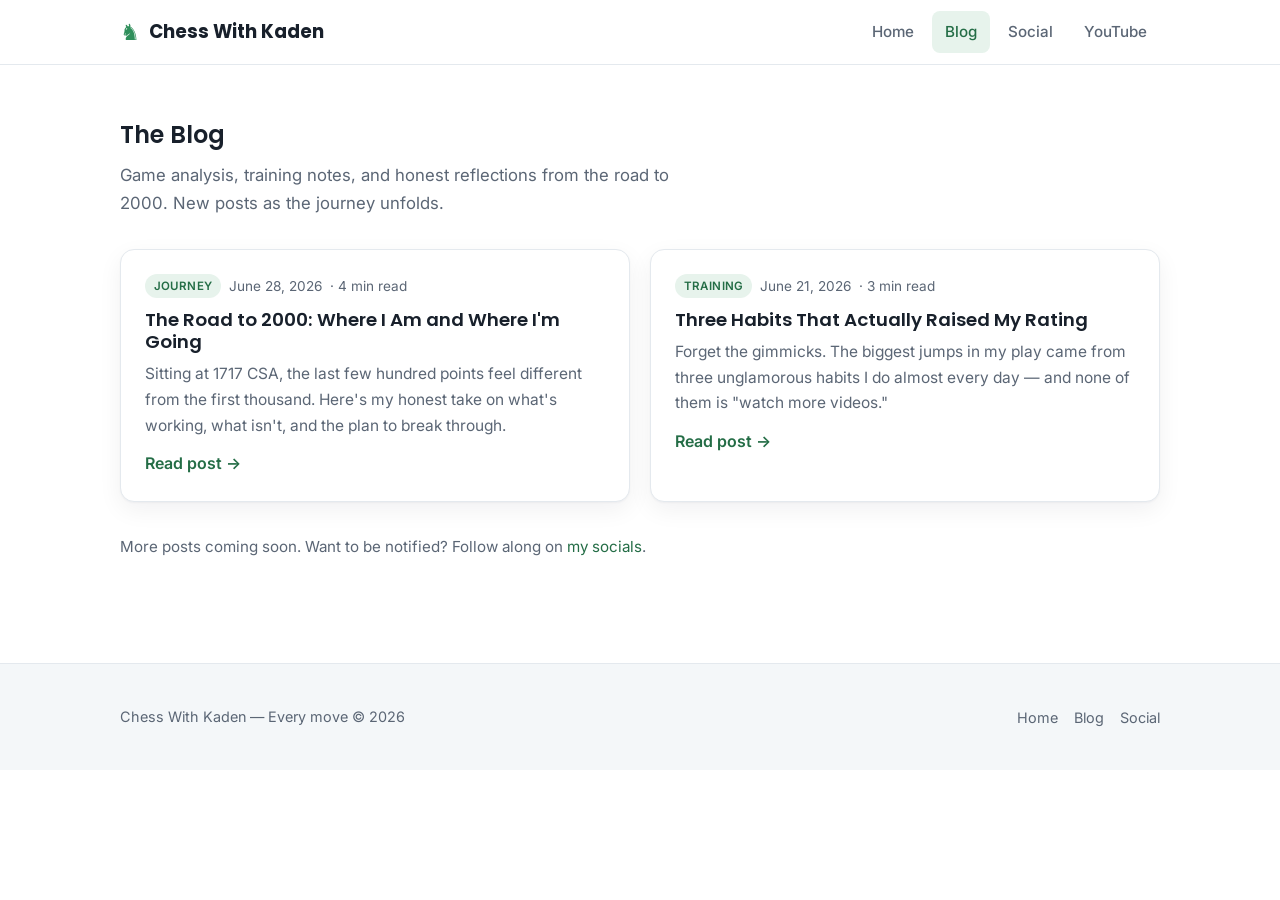
==== blog.html @ 3c2cfd18 "Initial commit" ====
<!DOCTYPE html>
<html lang="en">
<head>
  <meta charset="UTF-8" />
  <meta name="viewport" content="width=device-width, initial-scale=1.0" />
  <title>Blog — Chess With Kaden</title>
  <meta name="description" content="Chess With Kaden's blog — game analysis, training notes, and reflections on the road to 2000." />

  <link rel="apple-touch-icon" sizes="180x180" href="favicon_io/apple-touch-icon.png" />
  <link rel="icon" type="image/png" sizes="32x32" href="favicon_io/favicon-32x32.png" />
  <link rel="icon" type="image/png" sizes="16x16" href="favicon_io/favicon-16x16.png" />
  <link rel="manifest" href="favicon_io/site.webmanifest" />

  <link rel="preconnect" href="https://fonts.googleapis.com" />
  <link rel="preconnect" href="https://fonts.gstatic.com" crossorigin />
  <link href="https://fonts.googleapis.com/css2?family=Inter:wght@400;500;600&family=Poppins:wght@500;600;700&display=swap" rel="stylesheet" />
  <link rel="stylesheet" href="style.css" />
</head>
<body>

  <header class="site-nav">
    <div class="container nav-inner">
      <a href="index.html" class="brand"><span class="piece">&#9822;</span> Chess With Kaden</a>
      <button class="nav-toggle" aria-label="Toggle menu" aria-expanded="false">&#9776;</button>
      <ul class="nav-links">
        <li><a href="index.html">Home</a></li>
        <li><a href="blog.html" class="active">Blog</a></li>
        <li><a href="social.html">Social</a></li>
        <li><a href="https://youtube.com/@ChessWithKaden" target="_blank" rel="noopener">YouTube</a></li>
      </ul>
    </div>
  </header>

  <section class="section">
    <div class="container">
      <div class="section-head">
        <h1>The Blog</h1>
        <p>Game analysis, training notes, and honest reflections from the road to 2000. New posts as the journey unfolds.</p>
      </div>

      <div class="grid grid-2">

        <a class="card post-card" href="posts/road-to-2000.html">
          <div class="post-meta">
            <span class="tag">Journey</span>
            <span>June 28, 2026</span>
            <span>&middot; 4 min read</span>
          </div>
          <h3 style="margin-top:.7rem">The Road to 2000: Where I Am and Where I'm Going</h3>
          <p class="excerpt">Sitting at 1717 CSA, the last few hundred points feel different from the first thousand. Here's my honest take on what's working, what isn't, and the plan to break through.</p>
          <span class="read-more">Read post &rarr;</span>
        </a>

        <a class="card post-card" href="posts/three-habits.html">
          <div class="post-meta">
            <span class="tag">Training</span>
            <span>June 21, 2026</span>
            <span>&middot; 3 min read</span>
          </div>
          <h3 style="margin-top:.7rem">Three Habits That Actually Raised My Rating</h3>
          <p class="excerpt">Forget the gimmicks. The biggest jumps in my play came from three unglamorous habits I do almost every day — and none of them is "watch more videos."</p>
          <span class="read-more">Read post &rarr;</span>
        </a>

      </div>

      <p style="margin-top:2rem; color:var(--text-muted); font-size:.95rem;">
        More posts coming soon. Want to be notified? Follow along on
        <a href="social.html">my socials</a>.
      </p>
    </div>
  </section>

  <footer class="site-footer">
    <div class="container footer-inner">
      <p>Chess With Kaden — Every move &copy; 2026</p>
      <ul class="footer-links">
        <li><a href="index.html">Home</a></li>
        <li><a href="blog.html">Blog</a></li>
        <li><a href="social.html">Social</a></li>
      </ul>
    </div>
  </footer>

  <script>
    const toggle = document.querySelector('.nav-toggle');
    const links = document.querySelector('.nav-links');
    toggle?.addEventListener('click', () => {
      const open = links.classList.toggle('open');
      toggle.setAttribute('aria-expanded', open);
    });
  </script>
</body>
</html>
---- style.css ----
/* =========================================================
   Chess With Kaden — shared stylesheet
   Clean & light theme
   ========================================================= */

:root {
  --bg:            #ffffff;
  --bg-soft:       #f4f7f9;
  --bg-card:       #ffffff;
  --text:          #18202b;
  --text-muted:    #5b6675;
  --border:        #e4e9ee;
  --accent:        #2f8f5b;   /* chess green */
  --accent-dark:   #246d46;
  --accent-soft:   #e7f3ec;
  --gold:          #d9a441;
  --shadow:        0 1px 2px rgba(16, 24, 40, .04), 0 8px 24px rgba(16, 24, 40, .06);
  --radius:        14px;
  --max:           1080px;
  --font-head:     "Poppins", system-ui, -apple-system, "Segoe UI", sans-serif;
  --font-body:     "Inter", system-ui, -apple-system, "Segoe UI", Roboto, sans-serif;
}

* { box-sizing: border-box; }

html { scroll-behavior: smooth; }

body {
  margin: 0;
  font-family: var(--font-body);
  color: var(--text);
  background: var(--bg);
  line-height: 1.65;
  -webkit-font-smoothing: antialiased;
}

h1, h2, h3 {
  font-family: var(--font-head);
  line-height: 1.2;
  color: var(--text);
  margin: 0 0 .5em;
  font-weight: 600;
}

p { margin: 0 0 1rem; color: var(--text-muted); }

a { color: var(--accent-dark); text-decoration: none; }
a:hover { text-decoration: underline; }

img { max-width: 100%; display: block; }

.container {
  width: 100%;
  max-width: var(--max);
  margin: 0 auto;
  padding: 0 1.25rem;
}

/* ---------- Navbar ---------- */
.site-nav {
  position: sticky;
  top: 0;
  z-index: 50;
  background: rgba(255, 255, 255, .85);
  backdrop-filter: saturate(180%) blur(10px);
  border-bottom: 1px solid var(--border);
}
.nav-inner {
  display: flex;
  align-items: center;
  justify-content: space-between;
  gap: 1rem;
  height: 64px;
}
.brand {
  display: inline-flex;
  align-items: center;
  gap: .55rem;
  font-family: var(--font-head);
  font-weight: 700;
  font-size: 1.15rem;
  color: var(--text);
}
.brand:hover { text-decoration: none; }
.brand .piece { color: var(--accent); font-size: 1.4rem; line-height: 1; }

.nav-links {
  list-style: none;
  display: flex;
  align-items: center;
  gap: .35rem;
  margin: 0;
  padding: 0;
}
.nav-links a {
  display: inline-block;
  padding: .5rem .8rem;
  border-radius: 8px;
  color: var(--text-muted);
  font-weight: 500;
  font-size: .95rem;
  transition: background .15s, color .15s;
}
.nav-links a:hover { background: var(--bg-soft); color: var(--text); text-decoration: none; }
.nav-links a.active { color: var(--accent-dark); background: var(--accent-soft); }

.nav-toggle {
  display: none;
  background: none;
  border: 1px solid var(--border);
  border-radius: 8px;
  padding: .4rem .55rem;
  cursor: pointer;
  font-size: 1.1rem;
  line-height: 1;
  color: var(--text);
}

/* ---------- Hero ---------- */
.hero {
  background:
    radial-gradient(900px 360px at 80% -10%, var(--accent-soft), transparent 60%),
    var(--bg);
  border-bottom: 1px solid var(--border);
  padding: 4.5rem 0 3.5rem;
}
.hero-grid {
  display: grid;
  grid-template-columns: 1.3fr .9fr;
  gap: 2.5rem;
  align-items: center;
}
.eyebrow {
  display: inline-block;
  font-size: .8rem;
  letter-spacing: .08em;
  text-transform: uppercase;
  font-weight: 600;
  color: var(--accent-dark);
  background: var(--accent-soft);
  padding: .3rem .7rem;
  border-radius: 999px;
  margin-bottom: 1rem;
}
.hero h1 { font-size: clamp(2rem, 4vw, 3rem); }
.hero p.lead { font-size: 1.15rem; max-width: 38ch; }

.hero-avatar {
  width: 100%;
  max-width: 320px;
  aspect-ratio: 1;
  margin-left: auto;
  border-radius: 24px;
  object-fit: cover;
  box-shadow: var(--shadow);
  border: 1px solid var(--border);
}

.btn-row { display: flex; flex-wrap: wrap; gap: .75rem; margin-top: 1.5rem; }
.btn {
  display: inline-flex;
  align-items: center;
  gap: .5rem;
  padding: .7rem 1.2rem;
  border-radius: 10px;
  font-weight: 600;
  font-size: .95rem;
  cursor: pointer;
  transition: transform .12s, box-shadow .15s, background .15s;
}
.btn:hover { text-decoration: none; transform: translateY(-1px); }
.btn-primary { background: var(--accent); color: #fff; box-shadow: var(--shadow); }
.btn-primary:hover { background: var(--accent-dark); color: #fff; }
.btn-ghost { background: #fff; color: var(--text); border: 1px solid var(--border); }
.btn-ghost:hover { background: var(--bg-soft); }

/* ---------- Sections ---------- */
.section { padding: 3.5rem 0; }
.section.soft { background: var(--bg-soft); }
.section-head { max-width: 60ch; margin-bottom: 2rem; }
.section-head h2 { font-size: 1.8rem; }
.section-head p { font-size: 1.05rem; margin-bottom: 0; }

/* ---------- Cards / grids ---------- */
.grid { display: grid; gap: 1.25rem; }
.grid-2 { grid-template-columns: repeat(2, 1fr); }
.grid-3 { grid-template-columns: repeat(3, 1fr); }

.card {
  background: var(--bg-card);
  border: 1px solid var(--border);
  border-radius: var(--radius);
  padding: 1.5rem;
  box-shadow: var(--shadow);
  transition: transform .15s, box-shadow .15s;
}
.card h3 { font-size: 1.15rem; }
a.card { color: inherit; display: block; }
a.card:hover { text-decoration: none; transform: translateY(-3px); box-shadow: 0 12px 32px rgba(16,24,40,.10); }

/* ---------- Rating widgets ---------- */
.rating-card .rating-top {
  display: flex; align-items: baseline; justify-content: space-between; gap: 1rem;
}
.rating-card .score { font-family: var(--font-head); font-weight: 700; font-size: 2rem; color: var(--text); }
.rating-card .label { font-weight: 600; color: var(--text); }
.rating-card .sub { font-size: .85rem; color: var(--text-muted); }

.progress {
  height: 10px;
  background: var(--bg-soft);
  border: 1px solid var(--border);
  border-radius: 999px;
  overflow: hidden;
  margin: .9rem 0 .5rem;
}
.progress > span {
  display: block;
  height: 100%;
  border-radius: 999px;
  background: linear-gradient(90deg, var(--accent), var(--accent-dark));
}
.progress-meta { display: flex; justify-content: space-between; font-size: .82rem; color: var(--text-muted); }

/* ---------- Social cards ---------- */
.social-card .head { display: flex; align-items: center; gap: .6rem; margin-bottom: .4rem; }
.social-card .ico { font-size: 1.4rem; }
.social-card .handle { font-size: .9rem; word-break: break-word; }

/* ---------- Blog ---------- */
.post-meta { font-size: .85rem; color: var(--text-muted); display: flex; gap: .5rem; flex-wrap: wrap; align-items: center; }
.tag {
  display: inline-block;
  font-size: .72rem;
  font-weight: 600;
  letter-spacing: .03em;
  text-transform: uppercase;
  color: var(--accent-dark);
  background: var(--accent-soft);
  padding: .15rem .55rem;
  border-radius: 999px;
}
.post-card h3 { margin-bottom: .35rem; }
.post-card .excerpt { color: var(--text-muted); margin: .5rem 0 .75rem; font-size: .97rem; }
.read-more { font-weight: 600; color: var(--accent-dark); }

/* Article (single post) */
.article { padding: 3rem 0; }
.article .container { max-width: 720px; }
.article h1 { font-size: clamp(1.8rem, 3.5vw, 2.5rem); margin-bottom: .6rem; }
.article .post-meta { margin-bottom: 2rem; }
.article p { font-size: 1.08rem; color: #2c3540; }
.article h2 { font-size: 1.5rem; margin-top: 2.2rem; }
.article blockquote {
  margin: 1.5rem 0;
  padding: .75rem 1.25rem;
  border-left: 4px solid var(--accent);
  background: var(--bg-soft);
  border-radius: 0 8px 8px 0;
  font-style: italic;
  color: var(--text);
}
.back-link { display: inline-block; margin-bottom: 1.5rem; font-weight: 600; }

/* ---------- Footer ---------- */
.site-footer {
  border-top: 1px solid var(--border);
  background: var(--bg-soft);
  padding: 2.5rem 0;
  margin-top: 2rem;
}
.footer-inner {
  display: flex; flex-wrap: wrap; gap: 1rem;
  justify-content: space-between; align-items: center;
}
.footer-inner p { margin: 0; font-size: .9rem; }
.footer-links { display: flex; gap: 1rem; list-style: none; margin: 0; padding: 0; }
.footer-links a { color: var(--text-muted); font-size: .9rem; }

/* ---------- Responsive ---------- */
@media (max-width: 820px) {
  .hero-grid { grid-template-columns: 1fr; }
  .hero-avatar { margin: 0 auto; order: -1; }
  .grid-3 { grid-template-columns: repeat(2, 1fr); }
}
@media (max-width: 640px) {
  .nav-toggle { display: inline-block; }
  .nav-links {
    position: absolute;
    top: 64px; left: 0; right: 0;
    flex-direction: column;
    align-items: stretch;
    gap: 0;
    background: #fff;
    border-bottom: 1px solid var(--border);
    padding: .5rem 1rem 1rem;
    display: none;
  }
  .nav-links.open { display: flex; }
  .nav-links a { padding: .7rem .6rem; border-radius: 8px; }
  .grid-2, .grid-3 { grid-template-columns: 1fr; }
}
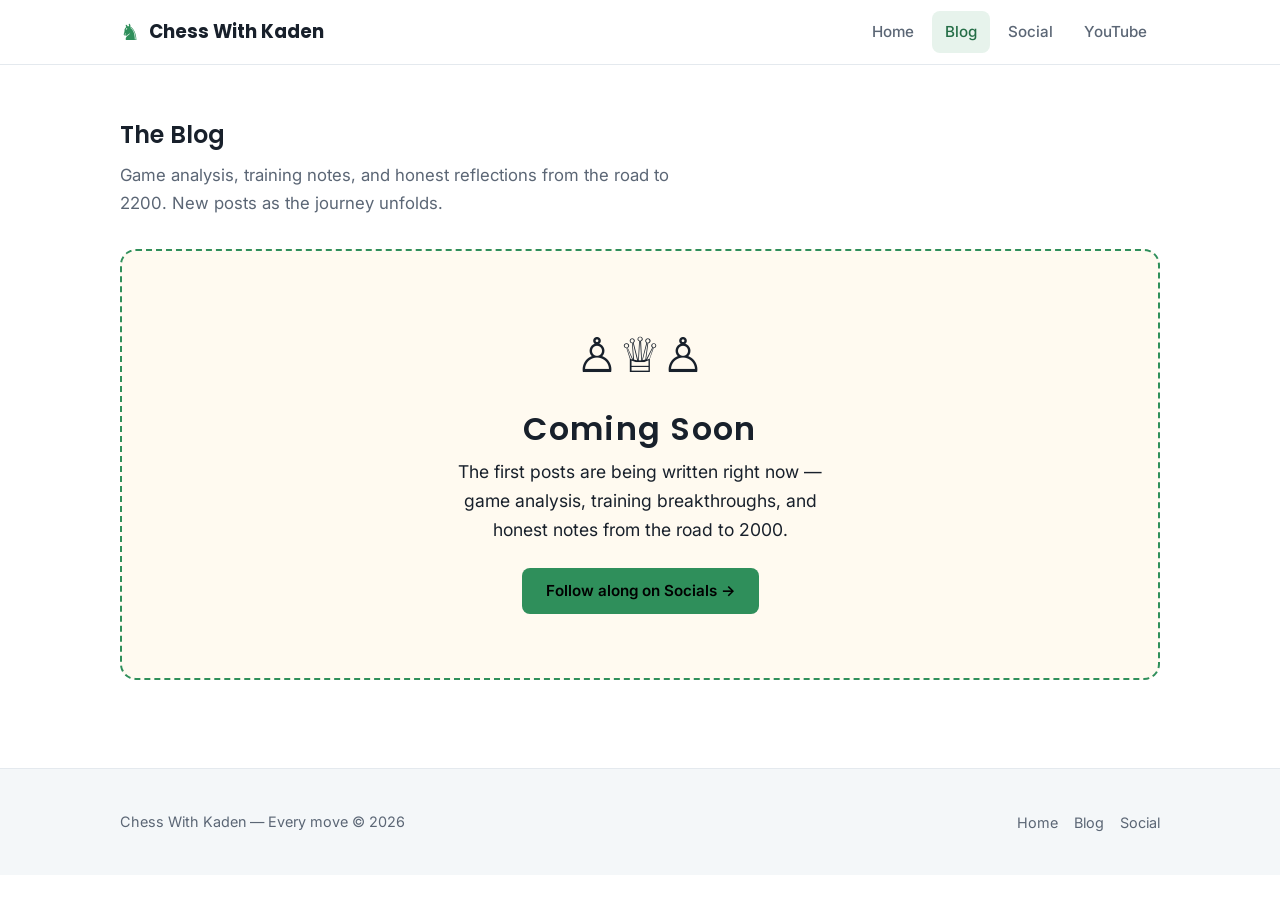
==== commit 036da6ca: "Update blog.html" ====
--- a/blog.html
+++ b/blog.html
@@ -35,39 +35,19 @@
     <div class="container">
       <div class="section-head">
         <h1>The Blog</h1>
-        <p>Game analysis, training notes, and honest reflections from the road to 2000. New posts as the journey unfolds.</p>
+        <p>Game analysis, training notes, and honest reflections from the road to 2200. New posts as the journey unfolds.</p>
       </div>
 
-      <div class="grid grid-2">
-
-        <a class="card post-card" href="posts/road-to-2000.html">
-          <div class="post-meta">
-            <span class="tag">Journey</span>
-            <span>June 28, 2026</span>
-            <span>&middot; 4 min read</span>
-          </div>
-          <h3 style="margin-top:.7rem">The Road to 2000: Where I Am and Where I'm Going</h3>
-          <p class="excerpt">Sitting at 1717 CSA, the last few hundred points feel different from the first thousand. Here's my honest take on what's working, what isn't, and the plan to break through.</p>
-          <span class="read-more">Read post &rarr;</span>
+      <div style="text-align:center; padding:4rem 1rem; border:2px dashed var(--accent, #f0a500); border-radius:1rem; background:rgba(240,165,0,.06);">
+        <div style="font-size:3rem; margin-bottom:1rem;">&#9817;&#9813;&#9817;</div>
+        <h2 style="font-size:2rem; margin:0 0 .5rem; letter-spacing:.04em;">Coming Soon</h2>
+        <p style="font-size:1.1rem; color:var(--muted); max-width:34ch; margin:0 auto 1.5rem;">
+          The first posts are being written right now — game analysis, training breakthroughs, and honest notes from the road to 2000.
+        </p>
+        <a href="social.html" class="btn" style="display:inline-block; padding:.65rem 1.5rem; background:var(--accent,#f0a500); color:#000; font-weight:600; border-radius:.5rem; text-decoration:none;">
+          Follow along on Socials &rarr;
         </a>
-
-        <a class="card post-card" href="posts/three-habits.html">
-          <div class="post-meta">
-            <span class="tag">Training</span>
-            <span>June 21, 2026</span>
-            <span>&middot; 3 min read</span>
-          </div>
-          <h3 style="margin-top:.7rem">Three Habits That Actually Raised My Rating</h3>
-          <p class="excerpt">Forget the gimmicks. The biggest jumps in my play came from three unglamorous habits I do almost every day — and none of them is "watch more videos."</p>
-          <span class="read-more">Read post &rarr;</span>
-        </a>
-
       </div>
-
-      <p style="margin-top:2rem; color:var(--text-muted); font-size:.95rem;">
-        More posts coming soon. Want to be notified? Follow along on
-        <a href="social.html">my socials</a>.
-      </p>
     </div>
   </section>
 
